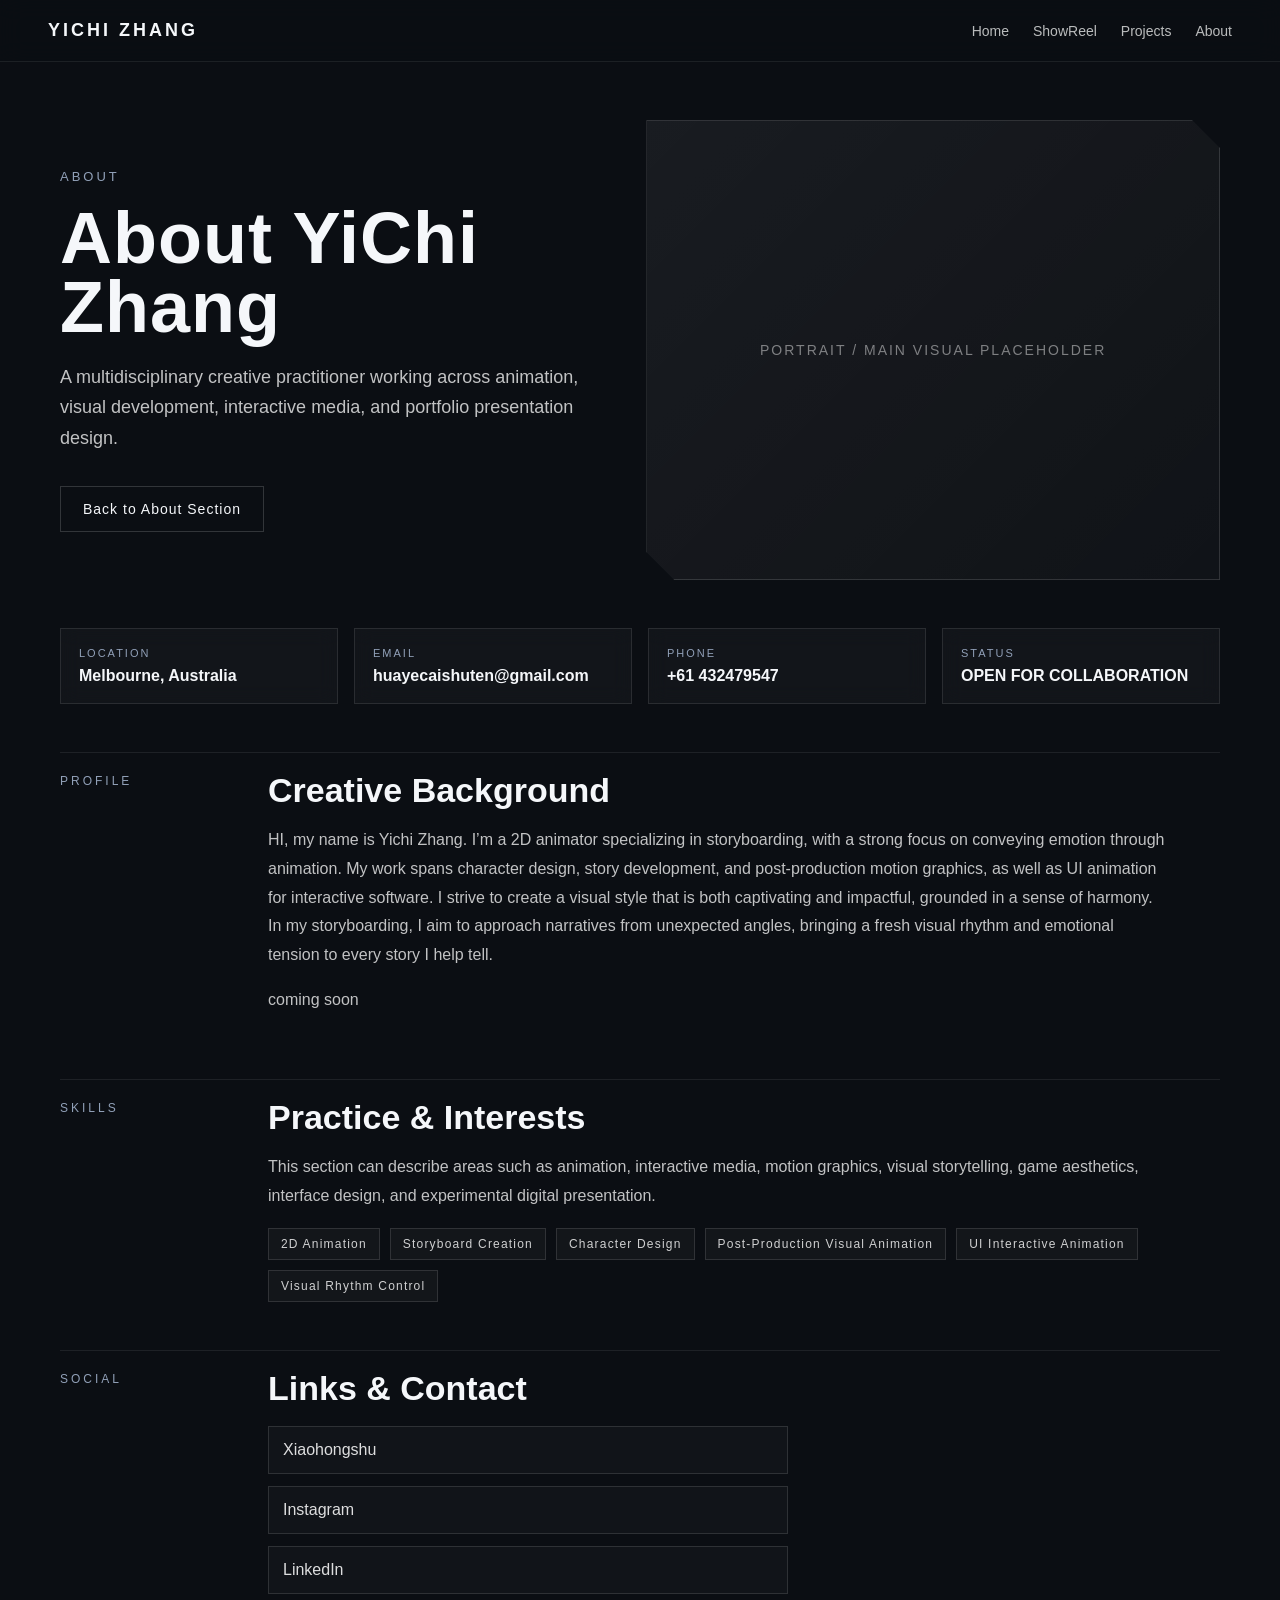
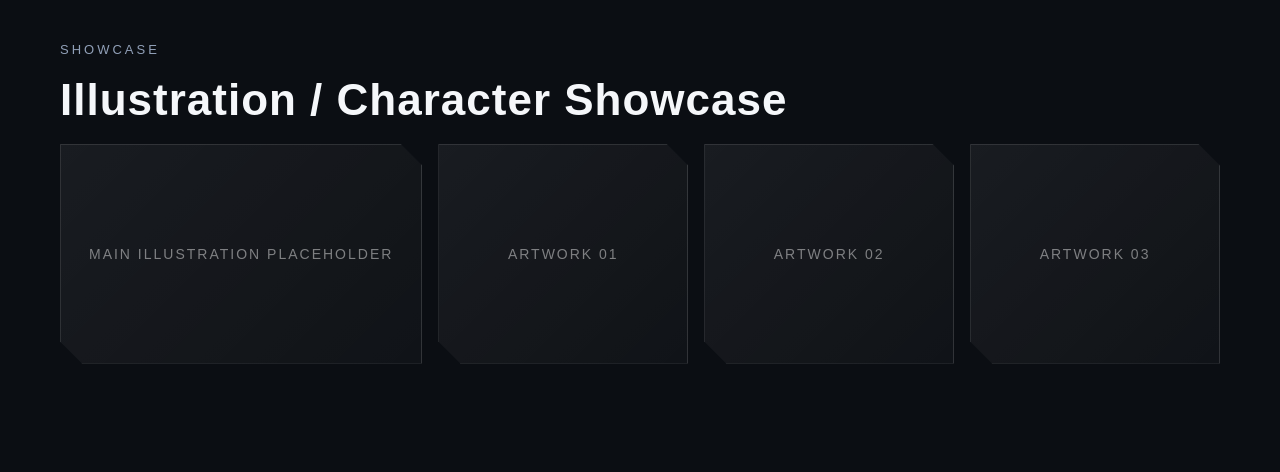
==== about.html @ ead08adc "Initial commit" ====
﻿<!DOCTYPE html>
<html lang="en">
<head>
    <meta charset="UTF-8">
    <meta name="viewport" content="width=device-width, initial-scale=1.0">
    <title>YiChi Zhang - About</title>
    <link rel="stylesheet" href="css/style.css">
</head>
<body class="detail-page-body">
    <header class="site-header">
        <div class="logo">YICHI ZHANG</div>
        <nav class="nav">
            <a href="index.html?panel=home">Home</a>
            <a href="index.html?panel=showreel">ShowReel</a>
            <a href="index.html?panel=projects">Projects</a>
            <a href="index.html?panel=about">About</a>
        </nav>
    </header>

    <main class="project-detail-page">
        <!-- Hero -->
        <section class="project-hero-section">
            <div class="project-hero-grid">
                <div class="project-hero-left">
                    <p class="section-tag">ABOUT</p>
                    <h1 class="project-detail-title">About YiChi Zhang</h1>
                    <p class="project-detail-subtitle">
                        A multidisciplinary creative practitioner working across animation,
                        visual development, interactive media, and portfolio presentation design.
                    </p>

                    <div class="hero-actions">
                        <a class="ghost-btn" href="index.html?panel=about">Back to About Section</a>
                    </div>
                </div>

                <div class="project-hero-right">
                    <div class="placeholder-card project-hero-image">
                        <span>PORTRAIT / MAIN VISUAL PLACEHOLDER</span>
                    </div>
                </div>
            </div>
        </section>

        <!-- Info -->
        <section class="project-info-section">
            <div class="project-info-grid">
                <div class="project-info-box">
                    <span class="meta-label">LOCATION</span>
                    <strong>Melbourne, Australia</strong>
                </div>

                <div class="project-info-box">
                    <span class="meta-label">EMAIL</span>
                    <strong>huayecaishuten@gmail.com</strong>
                </div>

                <div class="project-info-box">
                    <span class="meta-label">PHONE</span>
                    <strong>+61 432479547</strong>
                </div>

                <div class="project-info-box">
                    <span class="meta-label">STATUS</span>
                    <strong>OPEN FOR COLLABORATION</strong>
                </div>
            </div>
        </section>

        <!-- Profile -->
        <section class="project-text-section">
            <div class="project-text-grid">
                <div class="project-text-label">
                    <span>PROFILE</span>
                </div>

                <div class="project-text-content">
                    <h2>Creative Background</h2>
                    <p>
                        HI, my name is Yichi Zhang. I’m a 2D animator specializing in storyboarding, with a strong focus on conveying emotion through animation. My work spans character design, story development, and post-production motion graphics, as well as UI animation for interactive software. I strive to create a visual style that is both captivating and impactful, grounded in a sense of harmony. In my storyboarding, I aim to approach narratives from unexpected angles, bringing a fresh visual rhythm and emotional tension to every story I help tell.
                    </p>
                    <p>
                        coming soon
                    </p>
                </div>
            </div>
        </section>

        <!-- Skills -->
        <section class="project-text-section">
            <div class="project-text-grid">
                <div class="project-text-label">
                    <span>SKILLS</span>
                </div>

                <div class="project-text-content">
                    <h2>Practice & Interests</h2>
                    <p>
                        This section can describe areas such as animation, interactive media,
                        motion graphics, visual storytelling, game aesthetics, interface design,
                        and experimental digital presentation.
                    </p>

                    <div class="about-tags" style="margin-top: 18px;">
                        <span>2D Animation </span>
                        <span>Storyboard Creation</span>
                        <span>Character Design</span>
                        <span>Post-Production Visual Animation</span>
                        <span>UI Interactive Animation</span>
                        <span>Visual Rhythm Control</span>
                    </div>
                </div>
            </div>
        </section>

        <!-- Social -->
        <section class="project-text-section">
            <div class="project-text-grid">
                <div class="project-text-label">
                    <span>SOCIAL</span>
                </div>

                <div class="project-text-content">
                    <h2>Links & Contact</h2>

                    <div class="social-link-list" style="max-width: 520px; margin-top: 18px;">
                        <a class="social-link-btn" href="https://xhslink.com/m/AsDcBSSIJnI" target="_blank" rel="noopener noreferrer">Xiaohongshu</a>
                        <a class="social-link-btn" href="#" target="_blank" rel="noopener noreferrer">Instagram</a>
                        <a class="social-link-btn" href="#" target="_blank" rel="noopener noreferrer">LinkedIn</a>
                    </div>
                </div>
            </div>
        </section>

        <!-- Illustration Strip -->
        <section class="project-gallery-section">
            <div class="project-gallery-header">
                <p class="section-tag">SHOWCASE</p>
                <h2 class="section-title">Illustration / Character Showcase</h2>
            </div>

            <div class="about-showcase-strip">
                <div class="about-showcase-card large-showcase-card placeholder-card">
                    <span>MAIN ILLUSTRATION PLACEHOLDER</span>
                </div>

                <div class="about-showcase-card placeholder-card">
                    <span>ARTWORK 01</span>
                </div>

                <div class="about-showcase-card placeholder-card">
                    <span>ARTWORK 02</span>
                </div>

                <div class="about-showcase-card placeholder-card">
                    <span>ARTWORK 03</span>
                </div>
            </div>
        </section>
    </main>

    <script src="js/main.js"></script>
</body>
</html>
---- css/style.css ----
﻿* {
    margin: 0;
    padding: 0;
    box-sizing: border-box;
}

html,
html,
body {
    width: 100%;
    margin: 0;
    padding: 0;
}

    /* 首页：锁住普通滚动，用横向切屏 */
    body.home-page-body {
        height: 100vh;
        overflow: hidden;
    }

    /* 项目详情页：允许正常上下滚动 */
    body.detail-page-body {
        min-height: 100vh;
        height: auto;
        overflow-x: hidden;
        overflow-y: auto;
    }

body {
    font-family: Arial, Helvetica, sans-serif;
    background: #0b0e13;
    color: #f5f7fa;
}

a {
    color: inherit;
    text-decoration: none;
}

/* 顶部导航 */
.site-header {
    position: fixed;
    top: 0;
    left: 0;
    width: 100%;
    padding: 20px 48px;
    display: flex;
    justify-content: space-between;
    align-items: center;
    z-index: 1000;
    background: rgba(11, 14, 19, 0.72);
    backdrop-filter: blur(12px);
    border-bottom: 1px solid rgba(255, 255, 255, 0.08);
}

.logo {
    font-size: 18px;
    font-weight: 800;
    letter-spacing: 3px;
}

.nav {
    display: flex;
    gap: 24px;
}

    .nav a {
        font-size: 14px;
        color: rgba(255,255,255,0.72);
        transition: 0.25s ease;
        position: relative;
    }

        .nav a:hover,
        .nav a.active {
            color: #ffffff;
        }

/* 横向滚动大容器 */
.horizontal-scroll-wrapper {
    width: 100vw;
    height: 100vh;
    overflow: hidden;
    position: relative;
}

.horizontal-track {
    display: flex;
    width: 400vw; /* 4个整屏 section */
    height: 100vh;
    transition: transform 0.9s ease;
}

/* 每一屏 */
.panel {
    width: 100vw;
    height: 100vh;
    flex: 0 0 100vw;
    padding: 96px 48px 36px;
    display: flex;
    align-items: center;
    position: relative;
    border-right: 1px solid rgba(255,255,255,0.06);
}

.panel-inner {
    width: 100%;
    max-width: 1400px;
    margin: 0 auto;
}

/* 通用文字 */
.section-tag {
    font-size: 13px;
    letter-spacing: 3px;
    color: #91a0b8;
    margin-bottom: 20px;
}

.section-title {
    font-size: 44px;
    line-height: 1.05;
    margin-bottom: 14px;
    font-weight: 800;
    letter-spacing: 1px;
}

.section-desc {
    max-width: 560px;
    font-size: 17px;
    line-height: 1.7;
    color: rgba(255,255,255,0.75);
}

/* 首页 */
.hero-layout {
    display: grid;
    grid-template-columns: 1.05fr 1fr;
    gap: 50px;
    align-items: center;
}

.main-title {
    font-size: 110px;
    line-height: 0.92;
    font-weight: 900;
    letter-spacing: 2px;
    margin-bottom: 24px;
}

.hero-actions {
    display: flex;
    gap: 16px;
    margin-top: 32px;
    flex-wrap: wrap;
}

.hero-visual {
    position: relative;
    min-height: 520px;
}

/* 按钮 */
.main-btn,
.ghost-btn {
    display: inline-flex;
    align-items: center;
    justify-content: center;
    min-width: 180px;
    padding: 14px 22px;
    font-size: 14px;
    letter-spacing: 1px;
    transition: 0.3s ease;
    border: 1px solid rgba(255,255,255,0.16);
    cursor: pointer;
}

.main-btn {
    background: #f2f4f8;
    color: #0b0e13;
}

    .main-btn:hover {
        transform: translateY(-2px);
    }

.ghost-btn {
    background: transparent;
    color: #f5f7fa;
}

    .ghost-btn:hover {
        background: rgba(255,255,255,0.08);
    }

/* 占位符卡片 */
.placeholder-card {
    width: 100%;
    background: linear-gradient(135deg, rgba(255,255,255,0.06), rgba(255,255,255,0.02));
    border: 1px solid rgba(255,255,255,0.12);
    display: flex;
    align-items: center;
    justify-content: center;
    color: rgba(255,255,255,0.45);
    letter-spacing: 2px;
    position: relative;
    overflow: hidden;
}

    .placeholder-card::before {
        content: "";
        position: absolute;
        inset: 0;
        background: linear-gradient( 120deg, transparent 0%, rgba(255,255,255,0.05) 45%, transparent 100% );
        transform: translateX(-100%);
        animation: shimmer 4s infinite;
    }

    .placeholder-card span {
        position: relative;
        z-index: 2;
        font-size: 14px;
        text-align: center;
        padding: 0 12px;
    }

.large-placeholder {
    height: 520px;
}

.video-placeholder {
    height: 360px;
}

.project-placeholder {
    height: 180px;
}

.portrait-placeholder {
    height: 420px;
}

@keyframes shimmer {
    0% {
        transform: translateX(-100%);
    }

    100% {
        transform: translateX(100%);
    }
}

/* 首页浮动信息框 */
.floating-info {
    position: absolute;
    background: rgba(255,255,255,0.04);
    border: 1px solid rgba(255,255,255,0.12);
    padding: 16px 18px;
    backdrop-filter: blur(8px);
    max-width: 240px;
}

.info-label {
    display: block;
    font-size: 11px;
    color: #95a3bb;
    letter-spacing: 2px;
    margin-bottom: 8px;
}

.info-box-1 {
    top: 30px;
    left: -30px;
}

.info-box-2 {
    right: -20px;
    bottom: 30px;
}

/* 两栏 */
.two-column-layout {
    display: grid;
    grid-template-columns: 1fr 1fr;
    gap: 48px;
    align-items: center;
}

.content-block {
    display: flex;
    flex-direction: column;
    gap: 20px;
}

/* Projects */
.projects-preview-layout {
    display: flex;
    flex-direction: column;
    gap: 32px;
}

.project-preview-grid {
    display: grid;
    grid-template-columns: repeat(3, 1fr);
    gap: 24px;
}

.project-preview-card {
    display: block;
    border: 1px solid rgba(255,255,255,0.1);
    background: rgba(255,255,255,0.02);
    transition: 0.3s ease;
    overflow: hidden;
}

    .project-preview-card:hover {
        transform: translateY(-6px);
        border-color: rgba(255,255,255,0.24);
    }

.project-preview-info {
    padding: 20px;
}

.project-index {
    font-size: 12px;
    letter-spacing: 2px;
    color: #9eb0cb;
    margin-bottom: 10px;
}

.project-preview-info h3 {
    font-size: 24px;
    margin-bottom: 10px;
}

.project-preview-info p {
    color: rgba(255,255,255,0.72);
    line-height: 1.6;
}

.section-bottom-action {
    margin-top: 8px;
}

/* 小屏适配 */
@media (max-width: 1100px) {
    .hero-layout,
    .two-column-layout,
    .project-preview-grid {
        grid-template-columns: 1fr;
    }

    .main-title {
        font-size: 72px;
    }

    .hero-visual {
        min-height: auto;
    }

    .info-box-1,
    .info-box-2 {
        position: static;
        margin-top: 16px;
    }
}

@media (max-width: 768px) {
    .site-header {
        padding: 16px 20px;
        flex-direction: column;
        gap: 12px;
    }

    .panel {
        padding: 130px 24px 40px;
        overflow-y: auto;
    }

    .nav {
        gap: 14px;
        flex-wrap: wrap;
        justify-content: center;
    }

    .main-title {
        font-size: 52px;
    }

    .section-title {
        font-size: 38px;
    }

    .section-desc {
        font-size: 15px;
    }
}
/* =========================
   Projects Rotator Section
   ========================= */

.projects-rotator-layout {
    display: flex;
    flex-direction: column;
    gap: 28px;
    justify-content: center;
}

.projects-rotator-area {
    width: 100%;
    height: 520px;
    position: relative;
    overflow: visible;
}

.projects-rotator {
    width: 100%;
    height: 100%;
    position: relative;
    perspective: 1800px;
}

/* 单张项目卡 */
.rotator-card {
    position: absolute;
    top: 50%;
    left: 50%;
    width: 380px;
    max-width: 90vw;
    transform-style: preserve-3d;
    transition: transform 0.85s ease, opacity 0.85s ease, filter 0.85s ease, z-index 0.85s ease;
    color: #f5f7fa;
}

.rotator-card-inner {
    width: 100%;
    background: rgba(255,255,255,0.03);
    border: 1px solid rgba(255,255,255,0.12);
    backdrop-filter: blur(10px);
    overflow: hidden;
    box-shadow: 0 20px 60px rgba(0,0,0,0.35);
}

.rotator-image {
    height: 210px;
}

.rotator-info {
    padding: 22px;
}

    .rotator-info h3 {
        font-size: 28px;
        margin-bottom: 12px;
    }

    .rotator-info p {
        color: rgba(255,255,255,0.76);
        line-height: 1.65;
    }

/* 三个位置 */
.card-pos-0 {
    transform: translate(-130%, -50%) scale(0.82) rotateY(28deg);
    z-index: 1;
    opacity: 0.55;
    filter: brightness(0.7);
}

.card-pos-1 {
    transform: translate(-50%, -50%) scale(1) rotateY(0deg);
    z-index: 3;
    opacity: 1;
    filter: brightness(1);
}

.card-pos-2 {
    transform: translate(30%, -50%) scale(0.88) rotateY(-18deg);
    z-index: 2;
    opacity: 0.78;
    filter: brightness(0.82);
}

/* 正在翻转的动画感 */
.rotator-card.is-flipping {
    pointer-events: none;
}

    .rotator-card.is-flipping .rotator-card-inner {
        animation: rotatorFlip 0.85s ease;
    }

@keyframes rotatorFlip {
    0% {
        transform: rotateY(0deg) rotateZ(0deg);
    }

    40% {
        transform: rotateY(-90deg) rotateZ(-1deg);
    }

    100% {
        transform: rotateY(-180deg) rotateZ(0deg);
    }
}

/* 控制按钮 */
.rotator-controls {
    display: flex;
    gap: 16px;
    align-items: center;
}

.rotator-btn {
    min-width: 150px;
}

/* 让主卡 hover 更像可点击 */
.card-pos-1:hover .rotator-card-inner {
    border-color: rgba(255,255,255,0.28);
    transform: translateY(-4px);
    transition: 0.3s ease;
}

/* 小屏适配 */
@media (max-width: 1100px) {
    .projects-rotator-area {
        height: 500px;
    }

    .rotator-card {
        width: 360px;
    }

    .card-pos-0 {
        transform: translate(-110%, -50%) scale(0.78) rotateY(20deg);
    }

    .card-pos-2 {
        transform: translate(10%, -50%) scale(0.84) rotateY(-14deg);
    }
}

@media (max-width: 768px) {
    .projects-rotator-area {
        height: 460px;
    }

    .rotator-card {
        width: 82vw;
    }

    .card-pos-0,
    .card-pos-2 {
        opacity: 0.2;
        transform: translate(-50%, -50%) scale(0.88);
    }

    .card-pos-1 {
        transform: translate(-50%, -50%) scale(1);
    }

    .rotator-controls {
        flex-wrap: wrap;
    }
}

.rotator-tip {
    margin-top: 4px;
}

    .rotator-tip p {
        font-size: 13px;
        letter-spacing: 1px;
        color: rgba(255,255,255,0.55);
    }

/* =========================
   Advanced Home Hero
   ========================= */

.hero-panel {
    position: relative;
    overflow: hidden;
}

.hero-bg-grid {
    position: absolute;
    inset: 0;
    background-image: linear-gradient(rgba(255,255,255,0.025) 1px, transparent 1px), linear-gradient(90deg, rgba(255,255,255,0.025) 1px, transparent 1px);
    background-size: 48px 48px;
    opacity: 0.35;
    pointer-events: none;
}

.hero-bg-lines {
    position: absolute;
    inset: 0;
    pointer-events: none;
}

    .hero-bg-lines::before,
    .hero-bg-lines::after {
        content: "";
        position: absolute;
        background: rgba(255,255,255,0.06);
    }

    .hero-bg-lines::before {
        width: 1px;
        height: 100%;
        left: 120px;
        top: 0;
    }

    .hero-bg-lines::after {
        width: 100%;
        height: 1px;
        left: 0;
        top: 130px;
    }

.advanced-hero-layout {
    display: grid;
    grid-template-columns: 90px 1fr 1.05fr;
    gap: 36px;
    align-items: center;
    position: relative;
    z-index: 2;
}

.hero-left-index {
    display: flex;
    align-items: center;
    justify-content: center;
    height: 100%;
}

    .hero-left-index span {
        writing-mode: vertical-rl;
        transform: rotate(180deg);
        font-size: 64px;
        font-weight: 900;
        letter-spacing: 4px;
        color: rgba(255,255,255,0.16);
        line-height: 1;
    }

.advanced-hero-text {
    position: relative;
    padding-right: 10px;
}

.hero-title-wrap {
    position: relative;
    margin-bottom: 26px;
}

.advanced-main-title {
    font-size: 122px;
    line-height: 0.9;
    font-weight: 900;
    letter-spacing: 2px;
    margin-bottom: 0;
    position: relative;
    z-index: 2;
}

.title-side-mark {
    position: absolute;
    right: -18px;
    top: 14px;
    writing-mode: vertical-rl;
    text-orientation: mixed;
}

    .title-side-mark span {
        font-size: 12px;
        letter-spacing: 3px;
        color: rgba(255,255,255,0.42);
    }

.hero-long-desc {
    max-width: 560px;
    margin-bottom: 10px;
}

.hero-meta-row {
    display: flex;
    gap: 18px;
    flex-wrap: wrap;
    margin-top: 28px;
}

.hero-meta-box {
    min-width: 220px;
    padding: 14px 16px;
    background: rgba(255,255,255,0.03);
    border: 1px solid rgba(255,255,255,0.1);
    backdrop-filter: blur(10px);
}

.meta-label {
    display: block;
    font-size: 11px;
    letter-spacing: 2px;
    color: #91a0b8;
    margin-bottom: 8px;
}

.advanced-hero-visual {
    position: relative;
    min-height: 560px;
}

.main-visual-frame {
    position: relative;
    width: 100%;
    max-width: 620px;
    margin-left: auto;
}

.clipped-placeholder {
    clip-path: polygon( 0 0, calc(100% - 42px) 0, 100% 42px, 100% 100%, 42px 100%, 0 calc(100% - 42px) );
}

.frame-corner {
    position: absolute;
    width: 34px;
    height: 34px;
    border-color: rgba(255,255,255,0.28);
    z-index: 3;
}

.frame-corner-top-left {
    top: -10px;
    left: -10px;
    border-top: 2px solid;
    border-left: 2px solid;
}

.frame-corner-top-right {
    top: -10px;
    right: -10px;
    border-top: 2px solid;
    border-right: 2px solid;
}

.frame-corner-bottom-left {
    bottom: -10px;
    left: -10px;
    border-bottom: 2px solid;
    border-left: 2px solid;
}

.frame-corner-bottom-right {
    bottom: -10px;
    right: -10px;
    border-bottom: 2px solid;
    border-right: 2px solid;
}

.info-box-3 {
    left: 40px;
    bottom: 20px;
}

.hero-panel .floating-info {
    box-shadow: 0 18px 40px rgba(0,0,0,0.24);
}

/* 响应式 */
@media (max-width: 1280px) {
    .advanced-main-title {
        font-size: 98px;
    }

    .advanced-hero-layout {
        grid-template-columns: 60px 1fr 1fr;
    }
}

@media (max-width: 1100px) {
    .advanced-hero-layout {
        grid-template-columns: 1fr;
        gap: 28px;
    }

    .hero-left-index {
        display: none;
    }

    .advanced-main-title {
        font-size: 78px;
    }

    .main-visual-frame {
        margin-left: 0;
        max-width: 100%;
    }

    .advanced-hero-visual {
        min-height: auto;
    }

    .title-side-mark {
        position: static;
        margin-top: 12px;
    }

        .title-side-mark span {
            writing-mode: initial;
        }

    .info-box-3 {
        position: static;
        margin-top: 16px;
    }
}

@media (max-width: 768px) {
    .advanced-main-title {
        font-size: 54px;
    }

    .hero-bg-lines::before {
        left: 24px;
    }

    .hero-bg-lines::after {
        top: 108px;
    }

    .hero-meta-box {
        min-width: 100%;
    }
}

/* =========================
   Advanced Projects Section
   ========================= */

.advanced-projects-panel {
    position: relative;
    overflow: hidden;
}

.projects-bg-grid {
    position: absolute;
    inset: 0;
    background-image: linear-gradient(rgba(255,255,255,0.02) 1px, transparent 1px), linear-gradient(90deg, rgba(255,255,255,0.02) 1px, transparent 1px);
    background-size: 44px 44px;
    opacity: 0.32;
    pointer-events: none;
}

.projects-bg-lines {
    position: absolute;
    inset: 0;
    pointer-events: none;
}

    .projects-bg-lines::before,
    .projects-bg-lines::after {
        content: "";
        position: absolute;
        background: rgba(255,255,255,0.06);
    }

    .projects-bg-lines::before {
        width: 1px;
        height: 100%;
        left: 120px;
        top: 0;
    }

    .projects-bg-lines::after {
        width: 100%;
        height: 1px;
        left: 0;
        top: 132px;
    }

.advanced-projects-layout {
    display: grid;
    grid-template-columns: 90px 1fr;
    gap: 36px;
    align-items: start;
    position: relative;
    z-index: 2;
}

.projects-left-index {
    display: flex;
    align-items: center;
    justify-content: center;
    height: 100%;
}

    .projects-left-index span {
        writing-mode: vertical-rl;
        transform: rotate(180deg);
        font-size: 64px;
        font-weight: 900;
        letter-spacing: 4px;
        color: rgba(255,255,255,0.16);
        line-height: 1;
    }

.projects-main-content {
    display: flex;
    flex-direction: column;
    gap: 16px;
}

.projects-topbar {
    display: flex;
    justify-content: space-between;
    align-items: flex-start;
    gap: 24px;
    flex-wrap: wrap;
}

.projects-status-box {
    min-width: 240px;
    padding: 14px 16px;
    background: rgba(255,255,255,0.03);
    border: 1px solid rgba(255,255,255,0.12);
    backdrop-filter: blur(10px);
}

.advanced-rotator-area {
    height: 460px;
}

.advanced-rotator-card {
    position: relative;
    background: rgba(255,255,255,0.035);
    border: 1px solid rgba(255,255,255,0.12);
    backdrop-filter: blur(10px);
    overflow: hidden;
    clip-path: polygon( 0 0, calc(100% - 28px) 0, 100% 28px, 100% 100%, 28px 100%, 0 calc(100% - 28px) );
}

.rotator-card-hud {
    display: flex;
    justify-content: space-between;
    align-items: center;
    padding: 12px 16px;
    border-bottom: 1px solid rgba(255,255,255,0.08);
    background: rgba(255,255,255,0.025);
}

.hud-label,
.hud-status {
    font-size: 11px;
    letter-spacing: 2px;
    color: #9caec8;
}

.clipped-rotator-image {
    clip-path: polygon( 0 0, calc(100% - 24px) 0, 100% 24px, 100% 100%, 0 100% );
}

.rotator-footer-meta {
    display: flex;
    gap: 10px;
    flex-wrap: wrap;
    margin-top: 18px;
}

    .rotator-footer-meta span {
        font-size: 11px;
        letter-spacing: 1.5px;
        padding: 6px 10px;
        border: 1px solid rgba(255,255,255,0.14);
        color: rgba(255,255,255,0.7);
        background: rgba(255,255,255,0.03);
    }

.advanced-rotator-bottom {
    display: flex;
    justify-content: space-between;
    align-items: center;
    gap: 24px;
    flex-wrap: wrap;
}

.rotator-indicator {
    display: flex;
    align-items: center;
    gap: 10px;
}

.indicator-item {
    font-size: 14px;
    letter-spacing: 2px;
    color: rgba(255,255,255,0.38);
    transition: 0.3s ease;
}

    .indicator-item.active {
        color: #ffffff;
        font-weight: 700;
    }

.indicator-divider {
    width: 24px;
    height: 1px;
    background: rgba(255,255,255,0.18);
}

/* 主卡更突出 */
.card-pos-1 .advanced-rotator-card {
    border-color: rgba(255,255,255,0.22);
    box-shadow: 0 24px 70px rgba(0,0,0,0.4);
}

/* 侧卡弱化 */
.card-pos-0 .advanced-rotator-card,
.card-pos-2 .advanced-rotator-card {
    border-color: rgba(255,255,255,0.08);
}

/* 响应式 */
@media (max-width: 1100px) {
    .advanced-projects-layout {
        grid-template-columns: 1fr;
    }

    .projects-left-index {
        display: none;
    }

    .advanced-rotator-area {
        height: 520px;
    }
}

@media (max-width: 768px) {
    .projects-bg-lines::before {
        left: 24px;
    }

    .projects-bg-lines::after {
        top: 110px;
    }

    .advanced-rotator-bottom {
        align-items: flex-start;
    }
}

/* =========================
   Project Detail Page
   ========================= */

.project-detail-page {
    min-height: 100vh;
    padding: 120px 60px 60px;
    background: #0b0e13;
    color: #f5f7fa;
}

.project-hero-section,
.project-info-section,
.project-text-section,
.project-gallery-section {
    width: 100%;
    max-width: 1400px;
    margin: 0 auto 48px;
}

.project-hero-grid {
    display: grid;
    grid-template-columns: 1fr 1.05fr;
    gap: 40px;
    align-items: center;
}

.project-detail-title {
    font-size: 72px;
    line-height: 0.96;
    font-weight: 900;
    letter-spacing: 1px;
    margin-bottom: 20px;
}

.project-detail-subtitle {
    max-width: 620px;
    font-size: 18px;
    line-height: 1.7;
    color: rgba(255,255,255,0.75);
    margin-bottom: 28px;
}

.project-hero-image {
    height: 460px;
    clip-path: polygon( 0 0, calc(100% - 28px) 0, 100% 28px, 100% 100%, 28px 100%, 0 calc(100% - 28px) );
}

/* Info Bar */
.project-info-grid {
    display: grid;
    grid-template-columns: repeat(4, 1fr);
    gap: 16px;
}

.project-info-box {
    padding: 18px 18px;
    background: rgba(255,255,255,0.03);
    border: 1px solid rgba(255,255,255,0.1);
    backdrop-filter: blur(10px);
}

/* Text Sections */
.project-text-grid {
    display: grid;
    grid-template-columns: 180px 1fr;
    gap: 28px;
    align-items: start;
    padding-top: 18px;
    border-top: 1px solid rgba(255,255,255,0.08);
}

.project-text-label span {
    font-size: 12px;
    letter-spacing: 3px;
    color: #91a0b8;
}

.project-text-content h2 {
    font-size: 34px;
    margin-bottom: 16px;
}

.project-text-content p {
    max-width: 900px;
    color: rgba(255,255,255,0.75);
    line-height: 1.8;
    font-size: 16px;
    margin-bottom: 16px;
}

/* Gallery */
.project-gallery-header {
    margin-bottom: 20px;
}

.project-gallery-grid {
    display: grid;
    grid-template-columns: 1.2fr 1fr 1fr;
    gap: 18px;
}

.gallery-card {
    min-height: 260px;
}

.large-gallery-card {
    min-height: 260px;
}

/* Responsive */
@media (max-width: 1100px) {
    .project-hero-grid,
    .project-info-grid,
    .project-gallery-grid,
    .project-text-grid {
        grid-template-columns: 1fr;
    }

    .project-detail-title {
        font-size: 54px;
    }

    .project-hero-image {
        height: 360px;
    }
}

@media (max-width: 768px) {
    .project-detail-page {
        padding: 120px 24px 40px;
    }

    .project-detail-title {
        font-size: 40px;
    }

    .project-detail-subtitle {
        font-size: 16px;
    }

    .project-text-content h2 {
        font-size: 28px;
    }

    .gallery-card,
    .large-gallery-card {
        min-height: 220px;
    }
}

/* =========================
   Fix scroll for detail pages
   ========================= */

body.detail-page-body {
    width: 100%;
    min-height: 100vh;
    height: auto;
    overflow-x: hidden;
    overflow-y: auto;
}

    body.detail-page-body .project-detail-page {
        min-height: auto;
    }

    /* =========================
   Fix scroll for detail pages
   ========================= */

    body.detail-page-body .project-detail-page {
        min-height: auto;
        padding-top: 120px;
        padding-bottom: 60px;
    }

    body.detail-page-body .site-header {
        position: fixed;
    }

body.detail-page-body {
    position: relative;
}

/* =========================
   Advanced ShowReel Section
   ========================= */

.advanced-showreel-panel {
    position: relative;
    overflow: hidden;
}

.showreel-bg-grid {
    position: absolute;
    inset: 0;
    background-image: linear-gradient(rgba(255,255,255,0.02) 1px, transparent 1px), linear-gradient(90deg, rgba(255,255,255,0.02) 1px, transparent 1px);
    background-size: 44px 44px;
    opacity: 0.32;
    pointer-events: none;
}

.showreel-bg-lines {
    position: absolute;
    inset: 0;
    pointer-events: none;
}

    .showreel-bg-lines::before,
    .showreel-bg-lines::after {
        content: "";
        position: absolute;
        background: rgba(255,255,255,0.06);
    }

    .showreel-bg-lines::before {
        width: 1px;
        height: 100%;
        left: 120px;
        top: 0;
    }

    .showreel-bg-lines::after {
        width: 100%;
        height: 1px;
        left: 0;
        top: 132px;
    }

.advanced-showreel-layout {
    display: grid;
    grid-template-columns: 90px 1fr;
    gap: 36px;
    align-items: start;
    position: relative;
    z-index: 2;
}

.showreel-left-index {
    display: flex;
    align-items: center;
    justify-content: center;
    height: 100%;
}

    .showreel-left-index span {
        writing-mode: vertical-rl;
        transform: rotate(180deg);
        font-size: 64px;
        font-weight: 900;
        letter-spacing: 4px;
        color: rgba(255,255,255,0.16);
        line-height: 1;
    }

.showreel-main-content {
    display: flex;
    flex-direction: column;
    gap: 20px;
}

.showreel-topbar {
    display: flex;
    justify-content: space-between;
    align-items: flex-start;
    gap: 24px;
    flex-wrap: wrap;
}

.showreel-status-box {
    min-width: 240px;
    padding: 14px 16px;
    background: rgba(255,255,255,0.03);
    border: 1px solid rgba(255,255,255,0.12);
    backdrop-filter: blur(10px);
}

.showreel-content-grid {
    display: grid;
    grid-template-columns: 0.9fr 1.15fr;
    gap: 28px;
    align-items: center;
}

.showreel-text-block {
    display: flex;
    flex-direction: column;
    gap: 26px;
}

.showreel-meta-row {
    display: flex;
    flex-direction: column;
    gap: 14px;
}

.showreel-video-area {
    position: relative;
    min-height: 460px;
}

.showreel-video-frame {
    position: relative;
    width: 100%;
    max-width: 700px;
    margin-left: auto;
}

.showreel-video-placeholder {
    height: 420px;
}

.clipped-showreel-video {
    clip-path: polygon( 0 0, calc(100% - 34px) 0, 100% 34px, 100% 100%, 34px 100%, 0 calc(100% - 34px) );
}

.showreel-info-box-1 {
    top: 24px;
    left: -20px;
}

.showreel-info-box-2 {
    right: -10px;
    bottom: 24px;
}

/* 响应式 */
@media (max-width: 1100px) {
    .advanced-showreel-layout {
        grid-template-columns: 1fr;
    }

    .showreel-left-index {
        display: none;
    }

    .showreel-content-grid {
        grid-template-columns: 1fr;
    }

    .showreel-video-frame {
        margin-left: 0;
        max-width: 100%;
    }

    .showreel-video-area {
        min-height: auto;
    }

    .showreel-info-box-1,
    .showreel-info-box-2 {
        position: static;
        margin-top: 16px;
    }
}

@media (max-width: 768px) {
    .showreel-bg-lines::before {
        left: 24px;
    }

    .showreel-bg-lines::after {
        top: 110px;
    }

    .showreel-video-placeholder {
        height: 300px;
    }
}

#showreel.panel {
    padding-top: 88px;
    padding-bottom: 28px;
}

#showreel .section-title {
    font-size: 44px;
    margin-bottom: 12px;
}

#showreel .section-desc {
    font-size: 15px;
    line-height: 1.6;
    max-width: 760px;
}

#showreel .showreel-main-content {
    gap: 16px;
}

#showreel .showreel-video-placeholder {
    height: 360px;
}

/* =========================
   Advanced About Section
   ========================= */

.advanced-about-panel {
    position: relative;
    overflow: hidden;
}

.about-bg-grid {
    position: absolute;
    inset: 0;
    background-image: linear-gradient(rgba(255,255,255,0.02) 1px, transparent 1px), linear-gradient(90deg, rgba(255,255,255,0.02) 1px, transparent 1px);
    background-size: 44px 44px;
    opacity: 0.32;
    pointer-events: none;
}

.about-bg-lines {
    position: absolute;
    inset: 0;
    pointer-events: none;
}

    .about-bg-lines::before,
    .about-bg-lines::after {
        content: "";
        position: absolute;
        background: rgba(255,255,255,0.06);
    }

    .about-bg-lines::before {
        width: 1px;
        height: 100%;
        left: 120px;
        top: 0;
    }

    .about-bg-lines::after {
        width: 100%;
        height: 1px;
        left: 0;
        top: 132px;
    }

.advanced-about-layout {
    display: grid;
    grid-template-columns: 90px 1fr;
    gap: 36px;
    align-items: start;
    position: relative;
    z-index: 2;
}

.about-left-index {
    display: flex;
    align-items: center;
    justify-content: center;
    height: 100%;
}

    .about-left-index span {
        writing-mode: vertical-rl;
        transform: rotate(180deg);
        font-size: 64px;
        font-weight: 900;
        letter-spacing: 4px;
        color: rgba(255,255,255,0.16);
        line-height: 1;
    }

.about-main-content {
    display: flex;
    flex-direction: column;
    gap: 20px;
}

.about-topbar {
    display: flex;
    justify-content: space-between;
    align-items: flex-start;
    gap: 24px;
    flex-wrap: wrap;
}

.about-status-box {
    min-width: 240px;
    padding: 14px 16px;
    background: rgba(255,255,255,0.03);
    border: 1px solid rgba(255,255,255,0.12);
    backdrop-filter: blur(10px);
}

.about-content-grid {
    display: grid;
    grid-template-columns: 1.05fr 0.95fr;
    gap: 24px;
    align-items: start;
}

.about-text-block,
.about-side-panel {
    display: flex;
    flex-direction: column;
    gap: 18px;
}

.about-intro-card,
.about-tags-block,
.about-social-box,
.about-contact-box {
    padding: 18px;
    background: rgba(255,255,255,0.03);
    border: 1px solid rgba(255,255,255,0.1);
    backdrop-filter: blur(10px);
}

    .about-intro-card p {
        margin-top: 10px;
        color: rgba(255,255,255,0.76);
        line-height: 1.8;
        font-size: 16px;
    }

.about-tags {
    display: flex;
    gap: 10px;
    flex-wrap: wrap;
    margin-top: 12px;
}

    .about-tags span {
        font-size: 12px;
        letter-spacing: 1.2px;
        padding: 8px 12px;
        background: rgba(255,255,255,0.03);
        border: 1px solid rgba(255,255,255,0.12);
        color: rgba(255,255,255,0.8);
    }

.social-link-list {
    display: flex;
    flex-direction: column;
    gap: 12px;
    margin-top: 12px;
}

.social-link-btn {
    display: flex;
    align-items: center;
    justify-content: space-between;
    min-height: 48px;
    padding: 12px 14px;
    border: 1px solid rgba(255,255,255,0.12);
    background: rgba(255,255,255,0.025);
    color: rgba(255,255,255,0.86);
    transition: 0.3s ease;
}

    .social-link-btn:hover {
        transform: translateX(4px);
        border-color: rgba(255,255,255,0.24);
        background: rgba(255,255,255,0.05);
    }

.contact-info-list {
    display: flex;
    flex-direction: column;
    gap: 14px;
    margin-top: 12px;
}

.contact-info-item {
    padding: 12px 14px;
    border: 1px solid rgba(255,255,255,0.1);
    background: rgba(255,255,255,0.02);
}

.contact-label {
    display: block;
    font-size: 11px;
    letter-spacing: 2px;
    color: #91a0b8;
    margin-bottom: 8px;
}

/* Illustration strip */
.about-showcase-section {
    display: flex;
    flex-direction: column;
    gap: 14px;
}

.about-showcase-title {
    font-size: 26px;
    font-weight: 700;
}

.about-showcase-strip {
    display: grid;
    grid-template-columns: 1.45fr 1fr 1fr 1fr;
    gap: 16px;
    align-items: stretch;
}

.about-showcase-card {
    min-height: 220px;
    clip-path: polygon( 0 0, calc(100% - 22px) 0, 100% 22px, 100% 100%, 22px 100%, 0 calc(100% - 22px) );
}

.large-showcase-card {
    min-height: 220px;
}

/* 让 About 这屏更稳地装下内容 */
#about.panel {
    padding-top: 88px;
    padding-bottom: 28px;
}

#about .section-title {
    font-size: 44px;
    margin-bottom: 12px;
}

#about .section-desc {
    font-size: 15px;
    line-height: 1.6;
    max-width: 760px;
}

#about .about-main-content {
    gap: 16px;
}

/* Responsive */
@media (max-width: 1100px) {
    .advanced-about-layout {
        grid-template-columns: 1fr;
    }

    .about-left-index {
        display: none;
    }

    .about-content-grid,
    .about-showcase-strip {
        grid-template-columns: 1fr;
    }
}

@media (max-width: 768px) {
    .about-bg-lines::before {
        left: 24px;
    }

    .about-bg-lines::after {
        top: 110px;
    }

    .about-showcase-card,
    .large-showcase-card {
        min-height: 180px;
    }
}

/* =========================
   Compact About Section
   ========================= */

.compact-about-panel .about-main-content {
    gap: 14px;
}

.compact-about-grid {
    grid-template-columns: 1fr 0.9fr;
    gap: 18px;
}

#about.panel {
    padding-top: 88px;
    padding-bottom: 24px;
}

#about .section-title {
    font-size: 42px;
    margin-bottom: 10px;
}

#about .section-desc {
    font-size: 15px;
    line-height: 1.55;
    max-width: 720px;
}

#about .about-intro-card,
#about .about-tags-block,
#about .about-social-box,
#about .about-contact-box {
    padding: 16px;
}

    #about .about-intro-card p {
        font-size: 15px;
        line-height: 1.7;
    }

#about .social-link-list {
    gap: 10px;
}

#about .social-link-btn {
    min-height: 42px;
    padding: 10px 12px;
}

#about .contact-info-list {
    gap: 10px;
}

#about .contact-info-item {
    padding: 10px 12px;
}

@media (max-width: 1100px) {
    .compact-about-grid {
        grid-template-columns: 1fr;
    }
}

/* =========================
   ShowReel Detail Page
   ========================= */

.reel-main-video-card {
    min-height: 420px;
    clip-path: polygon( 0 0, calc(100% - 28px) 0, 100% 28px, 100% 100%, 28px 100%, 0 calc(100% - 28px) );
}

.showreel-highlights-grid {
    display: grid;
    grid-template-columns: repeat(3, 1fr);
    gap: 18px;
}

.showreel-highlight-card {
    padding: 20px 18px;
    background: rgba(255,255,255,0.03);
    border: 1px solid rgba(255,255,255,0.1);
    backdrop-filter: blur(10px);
}

    .showreel-highlight-card h3 {
        font-size: 24px;
        margin: 10px 0 12px;
    }

    .showreel-highlight-card p {
        color: rgba(255,255,255,0.75);
        line-height: 1.75;
        font-size: 15px;
    }

@media (max-width: 1100px) {
    .showreel-highlights-grid {
        grid-template-columns: 1fr;
    }

    .reel-main-video-card {
        min-height: 320px;
    }
}

@media (max-width: 768px) {
    .reel-main-video-card {
        min-height: 240px;
    }
}

/* =========================
   Global Motion System
   ========================= */

body {
    animation: pageFadeIn 0.9s ease;
}

@keyframes pageFadeIn {
    from {
        opacity: 0;
        transform: translateY(8px);
    }

    to {
        opacity: 1;
        transform: translateY(0);
    }
}

/* 每一屏内容默认准备进场 */
.panel-inner {
    opacity: 0;
    transform: translateY(24px);
    transition: opacity 0.8s ease, transform 0.8s ease;
}

    /* 当前激活的 section */
    .panel-inner.panel-visible {
        opacity: 1;
        transform: translateY(0);
    }

/* 通用按钮动效 */
.main-btn,
.ghost-btn,
.social-link-btn,
.rotator-btn {
    transition: transform 0.28s ease, background 0.28s ease, color 0.28s ease, border-color 0.28s ease, box-shadow 0.28s ease;
}

    .main-btn:hover,
    .ghost-btn:hover,
    .social-link-btn:hover,
    .rotator-btn:hover {
        transform: translateY(-2px);
        box-shadow: 0 12px 26px rgba(0,0,0,0.22);
    }

/* 通用卡片动效 */
.project-info-box,
.hero-meta-box,
.about-intro-card,
.about-tags-block,
.about-social-box,
.about-contact-box,
.projects-status-box,
.showreel-status-box,
.about-status-box,
.showreel-highlight-card,
.project-preview-card,
.contact-info-item {
    transition: transform 0.3s ease, border-color 0.3s ease, background 0.3s ease, box-shadow 0.3s ease;
}

    .project-info-box:hover,
    .hero-meta-box:hover,
    .about-intro-card:hover,
    .about-tags-block:hover,
    .about-social-box:hover,
    .about-contact-box:hover,
    .projects-status-box:hover,
    .showreel-status-box:hover,
    .about-status-box:hover,
    .showreel-highlight-card:hover,
    .project-preview-card:hover,
    .contact-info-item:hover {
        transform: translateY(-4px);
        border-color: rgba(255,255,255,0.2);
        background: rgba(255,255,255,0.05);
        box-shadow: 0 16px 34px rgba(0,0,0,0.24);
    }

/* 浮动信息框轻微漂浮感 */
.floating-info {
    animation: floatSoft 5s ease-in-out infinite;
}

    .floating-info.info-box-2,
    .floating-info.showreel-info-box-2,
    .floating-info.info-box-3 {
        animation-delay: 0.8s;
    }

@keyframes floatSoft {
    0% {
        transform: translateY(0px);
    }

    50% {
        transform: translateY(-6px);
    }

    100% {
        transform: translateY(0px);
    }
}

/* 占位图 hover 统一反馈 */
.placeholder-card {
    transition: transform 0.35s ease, border-color 0.35s ease, box-shadow 0.35s ease;
}

    .placeholder-card:hover {
        transform: translateY(-4px) scale(1.01);
        border-color: rgba(255,255,255,0.18);
        box-shadow: 0 18px 40px rgba(0,0,0,0.22);
    }

/* 标题微弱字距动效感 */
.section-title,
.project-detail-title,
.main-title,
.advanced-main-title {
    transition: letter-spacing 0.35s ease, transform 0.35s ease;
}

    .section-title:hover,
    .project-detail-title:hover,
    .main-title:hover,
    .advanced-main-title:hover {
        letter-spacing: 1.5px;
    }

/* 顶部导航 hover 更细腻 */
.nav a {
    transition: color 0.25s ease, opacity 0.25s ease, transform 0.25s ease;
}

    .nav a:hover {
        transform: translateY(-1px);
    }

    .nav a.active {
        color: #ffffff;
    }

/* Showreel / About / Project 大图更顺 */
.project-hero-image,
.reel-main-video-card,
.about-showcase-card,
.showreel-video-placeholder,
.rotator-card-inner {
    transition: transform 0.35s ease, box-shadow 0.35s ease, border-color 0.35s ease;
}

    .project-hero-image:hover,
    .reel-main-video-card:hover,
    .about-showcase-card:hover,
    .showreel-video-placeholder:hover,
    .rotator-card-inner:hover {
        transform: translateY(-4px);
        box-shadow: 0 20px 42px rgba(0,0,0,0.26);
    }

/* =========================
   Side Progress Navigation
   ========================= */

.side-progress-nav {
    position: fixed;
    right: 26px;
    top: 50%;
    transform: translateY(-50%);
    z-index: 1200;
    display: flex;
    flex-direction: column;
    gap: 10px;
}

.side-progress-item {
    display: flex;
    align-items: center;
    justify-content: flex-end;
    gap: 10px;
    min-width: 120px;
    padding: 8px 10px;
    border-right: 2px solid rgba(255,255,255,0.12);
    color: rgba(255,255,255,0.42);
    transition: color 0.28s ease, border-color 0.28s ease, transform 0.28s ease, background 0.28s ease;
    background: rgba(255,255,255,0.02);
    backdrop-filter: blur(6px);
}

    .side-progress-item:hover {
        color: rgba(255,255,255,0.9);
        border-color: rgba(255,255,255,0.28);
        transform: translateX(-3px);
    }

    .side-progress-item.active {
        color: #ffffff;
        border-color: rgba(255,255,255,0.9);
        background: rgba(255,255,255,0.06);
    }

.side-progress-num {
    font-size: 11px;
    letter-spacing: 2px;
    color: rgba(255,255,255,0.65);
}

.side-progress-label {
    font-size: 13px;
    letter-spacing: 1px;
}

/* =========================
   Ambient Loading Bar
   ========================= */

.ambient-loader {
    position: fixed;
    right: 26px;
    bottom: 22px;
    width: 220px;
    height: 10px;
    z-index: 1200;
    display: flex;
    align-items: center;
}

.ambient-loader-track {
    position: absolute;
    inset: 0;
    border: 1px solid rgba(255,255,255,0.12);
    background: rgba(255,255,255,0.03);
    overflow: hidden;
}

.ambient-loader-bar {
    position: absolute;
    left: -35%;
    width: 35%;
    height: 100%;
    background: linear-gradient( 90deg, rgba(255,255,255,0.08) 0%, rgba(255,255,255,0.85) 50%, rgba(255,255,255,0.08) 100% );
    animation: ambientLoaderMove 2.2s linear infinite;
    box-shadow: 0 0 16px rgba(255,255,255,0.2);
}

@keyframes ambientLoaderMove {
    0% {
        left: -35%;
    }

    100% {
        left: 100%;
    }
}

/* 小一点的说明字 */
.ambient-loader::before {
    content: "SYSTEM";
    position: absolute;
    top: -18px;
    right: 0;
    font-size: 10px;
    letter-spacing: 2px;
    color: rgba(255,255,255,0.4);
}

/* 移动端减少干扰 */
@media (max-width: 900px) {
    .side-progress-nav {
        right: 12px;
    }

    .side-progress-item {
        min-width: auto;
        padding: 7px 8px;
    }

    .side-progress-label {
        display: none;
    }

    .ambient-loader {
        width: 140px;
        right: 12px;
        bottom: 14px;
    }
}
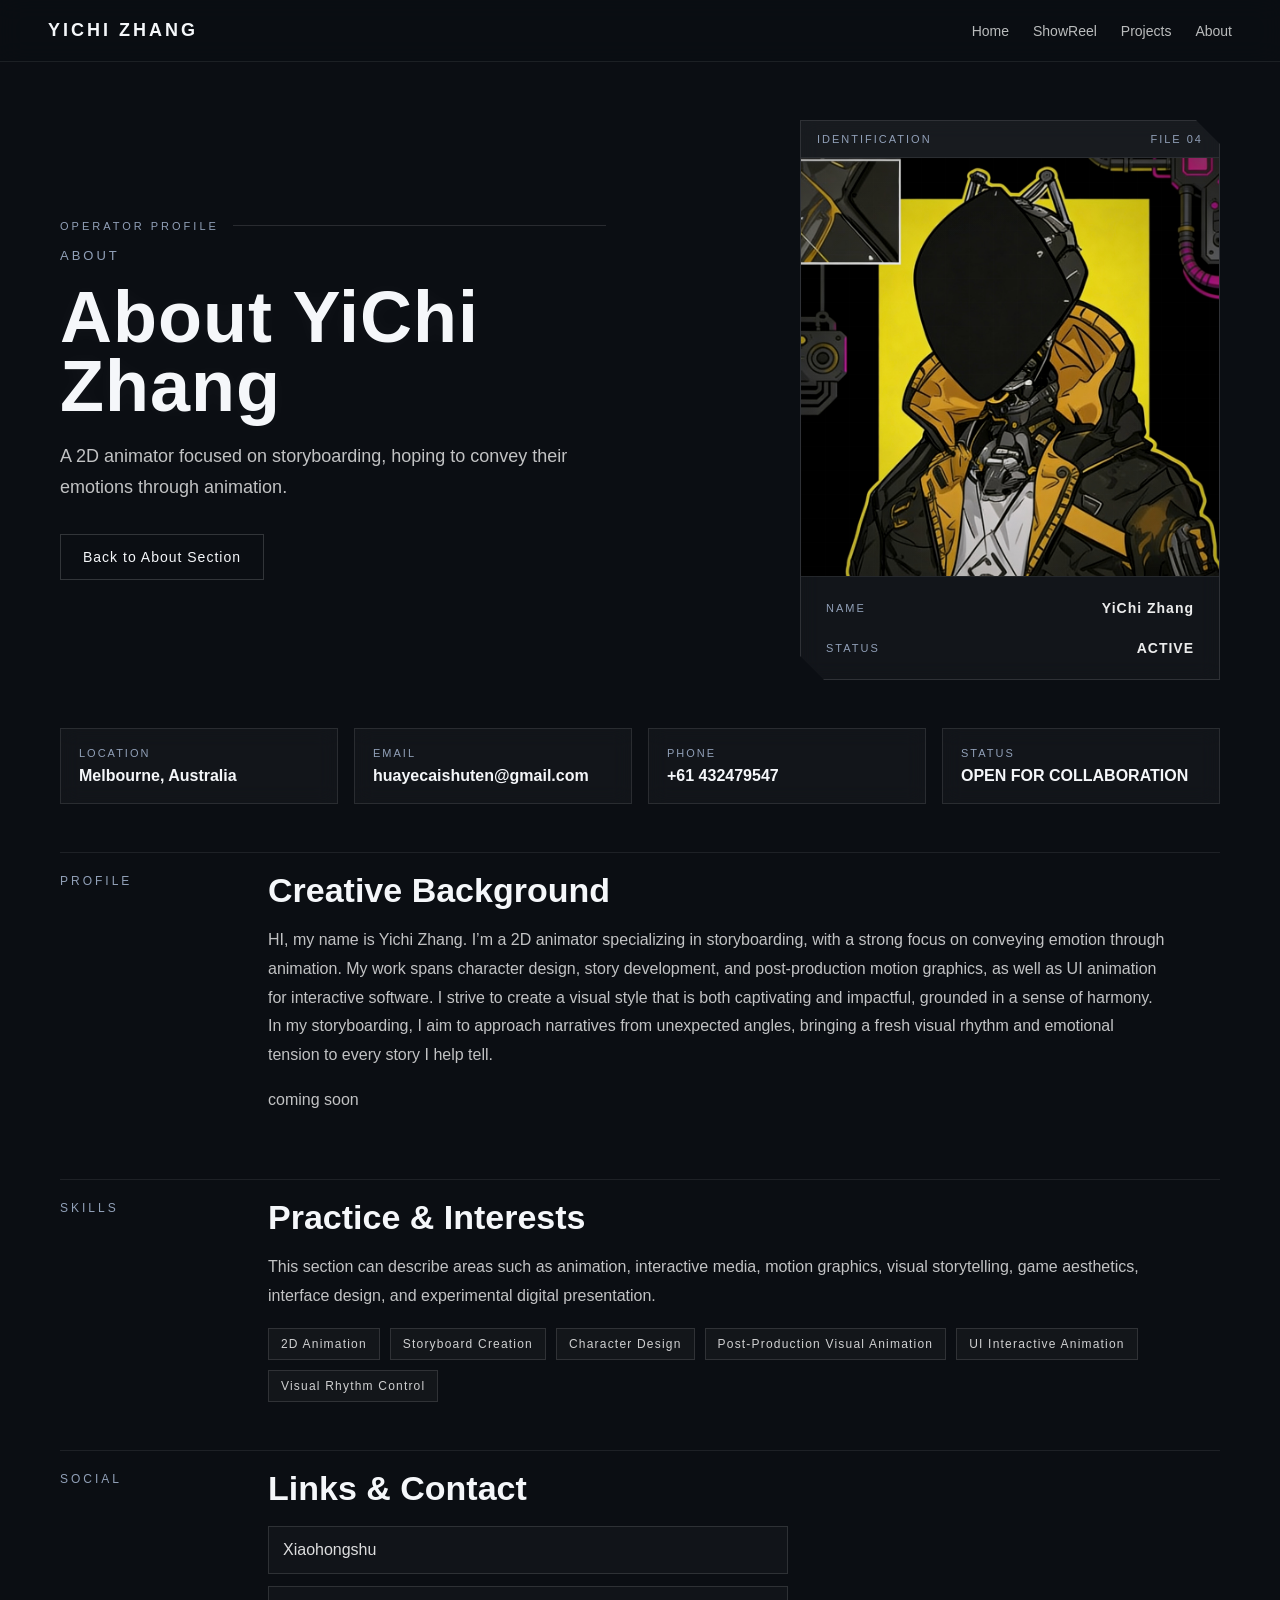
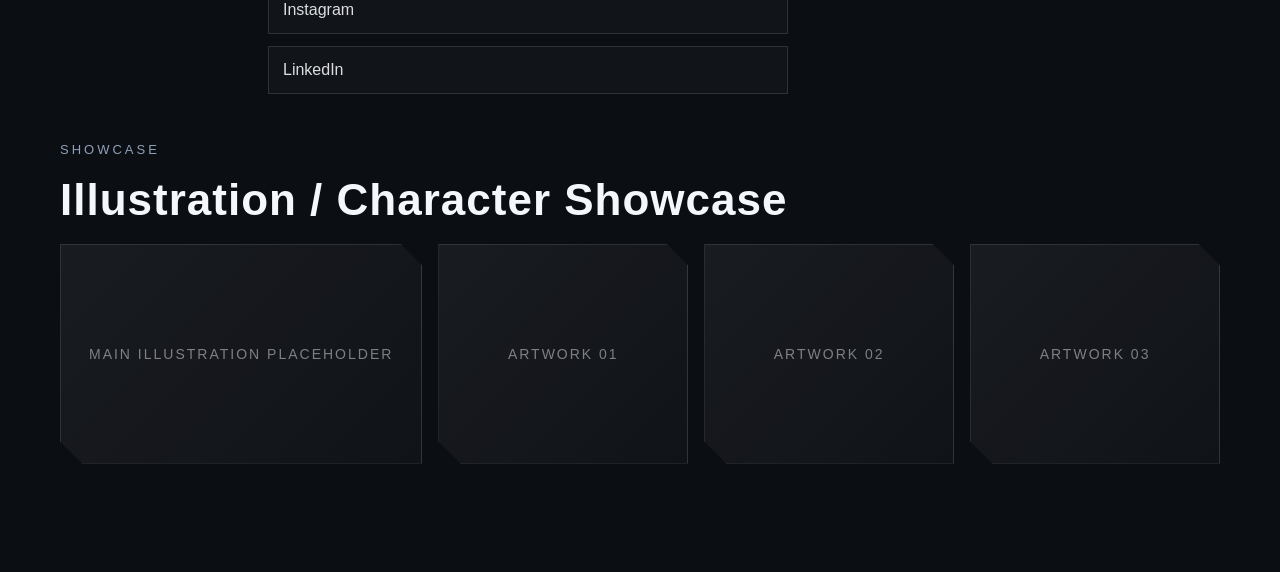
==== commit 62f83a73: "some change abuot project picture" ====
--- a/about.html
+++ b/about.html
@@ -21,12 +21,16 @@
         <!-- Hero -->
         <section class="project-hero-section">
             <div class="project-hero-grid">
-                <div class="project-hero-left">
+                <div class="project-hero-left operator-profile-left">
+                    <div class="operator-profile-topline">
+                        <span class="operator-profile-code">OPERATOR PROFILE</span>
+                        <span class="operator-profile-readline"></span>
+                    </div>
+
                     <p class="section-tag">ABOUT</p>
                     <h1 class="project-detail-title">About YiChi Zhang</h1>
                     <p class="project-detail-subtitle">
-                        A multidisciplinary creative practitioner working across animation,
-                        visual development, interactive media, and portfolio presentation design.
+                        A 2D animator focused on storyboarding, hoping to convey their emotions through animation.
                     </p>
 
                     <div class="hero-actions">
@@ -35,8 +39,27 @@
                 </div>
 
                 <div class="project-hero-right">
-                    <div class="placeholder-card project-hero-image">
-                        <span>PORTRAIT / MAIN VISUAL PLACEHOLDER</span>
+                    <div class="operator-id-card">
+                        <div class="operator-id-topbar">
+                            <span class="operator-id-tag">IDENTIFICATION</span>
+                            <span class="operator-id-code">FILE 04</span>
+                        </div>
+
+                        <div class="operator-id-photo-frame">
+                            <img class="operator-id-photo" src="images/headshot.jpg" alt="YiChi Zhang portrait">
+                        </div>
+
+                        <div class="operator-id-footer">
+                            <div class="operator-id-line">
+                                <span class="operator-id-label">NAME</span>
+                                <strong>YiChi Zhang</strong>
+                            </div>
+
+                            <div class="operator-id-line">
+                                <span class="operator-id-label">STATUS</span>
+                                <strong>ACTIVE</strong>
+                            </div>
+                        </div>
                     </div>
                 </div>
             </div>
--- a/css/style.css
+++ b/css/style.css
@@ -2117,4 +2117,1025 @@
         right: 12px;
         bottom: 14px;
     }
+}
+
+/* =========================
+   Reflection + Film Strip
+   ========================= */
+
+.filmstrip-section {
+    margin-top: 8px;
+}
+
+.filmstrip-header {
+    display: flex;
+    justify-content: space-between;
+    align-items: flex-end;
+    gap: 20px;
+    flex-wrap: wrap;
+}
+
+.filmstrip-toggle-btn {
+    min-width: 190px;
+}
+
+.filmstrip-wrapper {
+    max-height: 0;
+    overflow: hidden;
+    transition: max-height 0.8s ease, opacity 0.6s ease;
+    opacity: 0;
+}
+
+    .filmstrip-wrapper.is-open {
+        max-height: 2200px;
+        opacity: 1;
+    }
+
+.filmstrip-inner {
+    display: flex;
+    flex-direction: column;
+    gap: 18px;
+    padding-top: 18px;
+}
+
+/* 单张胶卷帧 */
+.film-frame {
+    position: relative;
+    display: grid;
+    grid-template-columns: 1.1fr 0.9fr;
+    gap: 18px;
+    padding: 18px;
+    background: rgba(255,255,255,0.025);
+    border: 1px solid rgba(255,255,255,0.1);
+    overflow: hidden;
+}
+
+    /* 胶卷左右齿孔感 */
+    .film-frame::before,
+    .film-frame::after {
+        content: "";
+        position: absolute;
+        top: 0;
+        width: 16px;
+        height: 100%;
+        background: radial-gradient(circle, rgba(11,14,19,1) 5px, transparent 5.5px) center 12px / 16px 34px repeat-y;
+        opacity: 0.95;
+        z-index: 2;
+    }
+
+    .film-frame::before {
+        left: 0;
+    }
+
+    .film-frame::after {
+        right: 0;
+    }
+
+.film-image {
+    min-height: 240px;
+    position: relative;
+    z-index: 1;
+    margin-left: 14px;
+    margin-right: 14px;
+    clip-path: polygon( 0 0, calc(100% - 20px) 0, 100% 20px, 100% 100%, 20px 100%, 0 calc(100% - 20px) );
+}
+
+.film-caption {
+    display: flex;
+    flex-direction: column;
+    justify-content: center;
+    gap: 12px;
+    padding-right: 14px;
+    position: relative;
+    z-index: 1;
+}
+
+.film-caption-index {
+    font-size: 12px;
+    letter-spacing: 3px;
+    color: #91a0b8;
+}
+
+.film-caption p {
+    color: rgba(255,255,255,0.76);
+    line-height: 1.8;
+    font-size: 15px;
+}
+
+/* 展开时每帧轻微出现 */
+.filmstrip-wrapper.is-open .film-frame {
+    animation: filmFrameFade 0.6s ease both;
+}
+
+    .filmstrip-wrapper.is-open .film-frame:nth-child(2) {
+        animation-delay: 0.06s;
+    }
+
+    .filmstrip-wrapper.is-open .film-frame:nth-child(3) {
+        animation-delay: 0.12s;
+    }
+
+    .filmstrip-wrapper.is-open .film-frame:nth-child(4) {
+        animation-delay: 0.18s;
+    }
+
+    .filmstrip-wrapper.is-open .film-frame:nth-child(5) {
+        animation-delay: 0.24s;
+    }
+
+@keyframes filmFrameFade {
+    from {
+        opacity: 0;
+        transform: translateY(10px);
+    }
+
+    to {
+        opacity: 1;
+        transform: translateY(0);
+    }
+}
+
+@media (max-width: 900px) {
+    .film-frame {
+        grid-template-columns: 1fr;
+    }
+
+    .film-image {
+        min-height: 180px;
+    }
+}
+
+/* =========================
+   Tech UI Film Strip
+   ========================= */
+
+.tech-filmstrip-header {
+    display: flex;
+    justify-content: space-between;
+    align-items: flex-end;
+    gap: 20px;
+    flex-wrap: wrap;
+}
+
+.filmstrip-status-ui {
+    display: flex;
+    align-items: center;
+    gap: 12px;
+    min-width: 180px;
+}
+
+.filmstrip-status-label {
+    font-size: 11px;
+    letter-spacing: 2px;
+    color: #91a0b8;
+    white-space: nowrap;
+}
+
+.filmstrip-status-line {
+    position: relative;
+    flex: 1;
+    height: 1px;
+    background: rgba(255,255,255,0.14);
+    overflow: hidden;
+}
+
+    .filmstrip-status-line::after {
+        content: "";
+        position: absolute;
+        left: -30%;
+        top: 0;
+        width: 30%;
+        height: 100%;
+        background: linear-gradient( 90deg, rgba(255,255,255,0) 0%, rgba(255,255,255,0.85) 50%, rgba(255,255,255,0) 100% );
+        animation: techScanLine 2.4s linear infinite;
+    }
+
+@keyframes techScanLine {
+    0% {
+        left: -30%;
+    }
+
+    100% {
+        left: 100%;
+    }
+}
+
+.tech-filmstrip-wrapper {
+    position: relative;
+    overflow: hidden;
+    padding-top: 18px;
+}
+
+    .tech-filmstrip-wrapper::before {
+        content: "";
+        position: absolute;
+        inset: 0;
+        background: linear-gradient(rgba(255,255,255,0.018) 1px, transparent 1px);
+        background-size: 100% 14px;
+        opacity: 0.25;
+        pointer-events: none;
+        z-index: 0;
+    }
+
+.tech-filmstrip-inner {
+    display: flex;
+    flex-direction: column;
+    gap: 16px;
+    position: relative;
+    z-index: 1;
+}
+
+.tech-film-frame {
+    position: relative;
+    display: grid;
+    grid-template-columns: 1.08fr 0.92fr;
+    gap: 18px;
+    padding: 18px;
+    background: rgba(255,255,255,0.02);
+    border: 1px solid rgba(255,255,255,0.08);
+    overflow: hidden;
+    transition: transform 0.35s ease, border-color 0.35s ease, background 0.35s ease, box-shadow 0.35s ease;
+}
+
+    /* 胶卷两侧齿孔 */
+    .tech-film-frame::before,
+    .tech-film-frame::after {
+        content: "";
+        position: absolute;
+        top: 0;
+        width: 16px;
+        height: 100%;
+        background: radial-gradient(circle, rgba(11,14,19,1) 5px, transparent 5.5px) center 12px / 16px 34px repeat-y;
+        opacity: 0.9;
+        z-index: 2;
+    }
+
+    .tech-film-frame::before {
+        left: 0;
+    }
+
+    .tech-film-frame::after {
+        right: 0;
+    }
+
+    /* 默认更克制 */
+    .tech-film-frame .film-image {
+        min-height: 220px;
+        margin-left: 14px;
+        margin-right: 14px;
+        opacity: 0.72;
+        filter: brightness(0.82) contrast(0.95);
+        transform: scale(0.985);
+        transition: opacity 0.35s ease, filter 0.35s ease, transform 0.35s ease, border-color 0.35s ease;
+    }
+
+    .tech-film-frame .film-caption {
+        display: flex;
+        flex-direction: column;
+        justify-content: center;
+        gap: 12px;
+        padding-right: 14px;
+        opacity: 0.72;
+        transform: translateX(8px);
+        transition: opacity 0.35s ease, transform 0.35s ease;
+    }
+
+    .tech-film-frame .film-caption-index {
+        font-size: 12px;
+        letter-spacing: 3px;
+        color: #91a0b8;
+    }
+
+    .tech-film-frame .film-caption p {
+        color: rgba(255,255,255,0.72);
+        line-height: 1.8;
+        font-size: 15px;
+    }
+
+/* hover 激活 */
+.tech-filmstrip-wrapper:hover .tech-film-frame {
+    border-color: rgba(255,255,255,0.14);
+}
+
+.tech-film-frame:hover {
+    transform: translateY(-4px);
+    border-color: rgba(255,255,255,0.24);
+    background: rgba(255,255,255,0.04);
+    box-shadow: 0 18px 36px rgba(0,0,0,0.22);
+}
+
+    .tech-film-frame:hover .film-image {
+        opacity: 1;
+        filter: brightness(1) contrast(1);
+        transform: scale(1);
+    }
+
+    .tech-film-frame:hover .film-caption {
+        opacity: 1;
+        transform: translateX(0);
+    }
+
+/* 每帧左边加一条细扫描线 */
+.tech-film-frame::marker {
+    display: none;
+}
+
+.tech-film-frame .film-image::after {
+    content: "";
+    position: absolute;
+    left: -20%;
+    top: 0;
+    width: 18%;
+    height: 100%;
+    background: linear-gradient( 90deg, rgba(255,255,255,0) 0%, rgba(255,255,255,0.16) 50%, rgba(255,255,255,0) 100% );
+    animation: imageSweep 3.2s linear infinite;
+    pointer-events: none;
+}
+
+@keyframes imageSweep {
+    0% {
+        left: -22%;
+    }
+
+    100% {
+        left: 110%;
+    }
+}
+
+@media (max-width: 900px) {
+    .tech-film-frame {
+        grid-template-columns: 1fr;
+    }
+
+        .tech-film-frame .film-image {
+            min-height: 180px;
+        }
+}
+
+/* =========================
+   Project Media Archive
+   ========================= */
+
+.media-archive-section {
+    display: flex;
+    flex-direction: column;
+    gap: 20px;
+}
+
+.media-archive-header {
+    display: flex;
+    justify-content: space-between;
+    align-items: flex-end;
+    gap: 20px;
+    flex-wrap: wrap;
+}
+
+.media-viewer-main {
+    display: grid;
+    grid-template-columns: 1.2fr 0.8fr;
+    gap: 18px;
+    align-items: stretch;
+}
+
+.media-viewer-display,
+.media-viewer-caption {
+    background: rgba(255,255,255,0.03);
+    border: 1px solid rgba(255,255,255,0.1);
+    backdrop-filter: blur(10px);
+}
+
+.media-viewer-hero {
+    min-height: 420px;
+    clip-path: polygon( 0 0, calc(100% - 26px) 0, 100% 26px, 100% 100%, 26px 100%, 0 calc(100% - 26px) );
+}
+
+.media-viewer-caption {
+    padding: 22px 20px;
+    display: flex;
+    flex-direction: column;
+    justify-content: center;
+    gap: 12px;
+}
+
+    .media-viewer-caption p {
+        color: rgba(255,255,255,0.76);
+        line-height: 1.8;
+        font-size: 15px;
+    }
+
+/* YouTube iframe 外壳 */
+.media-video-wrapper {
+    position: relative;
+    width: 100%;
+    min-height: 420px;
+    overflow: hidden;
+    clip-path: polygon( 0 0, calc(100% - 26px) 0, 100% 26px, 100% 100%, 26px 100%, 0 calc(100% - 26px) );
+    background: #000;
+}
+
+    .media-video-wrapper iframe {
+        width: 100%;
+        height: 420px;
+        display: block;
+    }
+
+/* 缩略档案条 */
+.media-thumbnail-strip {
+    display: grid;
+    grid-template-columns: repeat(5, 1fr);
+    gap: 12px;
+}
+
+.media-thumb {
+    position: relative;
+    display: flex;
+    flex-direction: column;
+    align-items: flex-start;
+    justify-content: space-between;
+    min-height: 92px;
+    padding: 14px;
+    background: rgba(255,255,255,0.025);
+    border: 1px solid rgba(255,255,255,0.1);
+    color: rgba(255,255,255,0.7);
+    transition: transform 0.28s ease, border-color 0.28s ease, background 0.28s ease, color 0.28s ease, box-shadow 0.28s ease;
+    cursor: pointer;
+    text-align: left;
+}
+
+    .media-thumb::after {
+        content: "";
+        position: absolute;
+        left: 0;
+        bottom: 0;
+        width: 0%;
+        height: 2px;
+        background: rgba(255,255,255,0.9);
+        transition: width 0.28s ease;
+    }
+
+    .media-thumb:hover,
+    .media-thumb.is-active {
+        transform: translateY(-3px);
+        border-color: rgba(255,255,255,0.24);
+        background: rgba(255,255,255,0.05);
+        color: #ffffff;
+        box-shadow: 0 14px 28px rgba(0,0,0,0.18);
+    }
+
+        .media-thumb:hover::after,
+        .media-thumb.is-active::after {
+            width: 100%;
+        }
+
+.media-thumb-index {
+    font-size: 11px;
+    letter-spacing: 2px;
+    color: #91a0b8;
+}
+
+.media-thumb-title {
+    font-size: 14px;
+    letter-spacing: 1px;
+}
+
+/* 响应式 */
+@media (max-width: 1000px) {
+    .media-viewer-main {
+        grid-template-columns: 1fr;
+    }
+
+    .media-thumbnail-strip {
+        grid-template-columns: 1fr 1fr;
+    }
+}
+
+@media (max-width: 700px) {
+    .media-thumbnail-strip {
+        grid-template-columns: 1fr;
+    }
+
+    .media-viewer-hero,
+    .media-video-wrapper,
+    .media-video-wrapper iframe {
+        min-height: 260px;
+        height: 260px;
+    }
+}
+
+/* =========================
+   Project Video Module
+   ========================= */
+
+.project-video-section {
+    display: flex;
+    flex-direction: column;
+    gap: 18px;
+}
+
+.project-video-wrapper {
+    background: rgba(255,255,255,0.03);
+    border: 1px solid rgba(255,255,255,0.1);
+    padding: 16px;
+}
+
+.project-video-placeholder {
+    min-height: 420px;
+    clip-path: polygon( 0 0, calc(100% - 26px) 0, 100% 26px, 100% 100%, 26px 100%, 0 calc(100% - 26px) );
+}
+
+.project-youtube-embed {
+    position: relative;
+    width: 100%;
+    min-height: 420px;
+    overflow: hidden;
+    background: #000;
+    clip-path: polygon( 0 0, calc(100% - 26px) 0, 100% 26px, 100% 100%, 26px 100%, 0 calc(100% - 26px) );
+}
+
+    .project-youtube-embed iframe {
+        width: 100%;
+        height: 420px;
+        display: block;
+    }
+
+/* =========================
+   Image Archive Module
+   ========================= */
+
+.image-archive-section {
+    display: flex;
+    flex-direction: column;
+    gap: 20px;
+}
+
+@media (max-width: 768px) {
+    .project-video-placeholder,
+    .project-youtube-embed,
+    .project-youtube-embed iframe {
+        min-height: 240px;
+        height: 240px;
+    }
+}
+
+/* =========================
+   Real Hero Image
+   ========================= */
+
+.project-hero-image-frame {
+    width: 100%;
+    height: 460px;
+    overflow: hidden;
+    background: rgba(255,255,255,0.03);
+    border: 1px solid rgba(255,255,255,0.1);
+    clip-path: polygon( 0 0, calc(100% - 28px) 0, 100% 28px, 100% 100%, 28px 100%, 0 calc(100% - 28px) );
+}
+
+.project-hero-image-real {
+    width: 100%;
+    height: 100%;
+    object-fit: cover;
+    display: block;
+}
+
+/* 小屏适配 */
+@media (max-width: 1100px) {
+    .project-hero-image-frame {
+        height: 360px;
+    }
+}
+
+@media (max-width: 768px) {
+    .project-hero-image-frame {
+        height: 260px;
+    }
+}
+/* =========================
+   Hero Image FX
+   ========================= */
+
+.fx-hero-image-frame {
+    position: relative;
+    overflow: hidden;
+    isolation: isolate;
+    transition: transform 0.4s ease, box-shadow 0.4s ease, border-color 0.4s ease;
+}
+
+    .fx-hero-image-frame:hover {
+        transform: translateY(-4px);
+        box-shadow: 0 24px 48px rgba(0,0,0,0.28);
+        border-color: rgba(255,255,255,0.18);
+    }
+
+.project-hero-image-real {
+    width: 100%;
+    height: 100%;
+    object-fit: cover;
+    display: block;
+    transform: scale(1.02);
+    transition: transform 0.5s ease, filter 0.5s ease;
+    filter: brightness(0.9) contrast(1.03) saturate(0.95);
+}
+
+.fx-hero-image-frame:hover .project-hero-image-real {
+    transform: scale(1.06);
+    filter: brightness(0.97) contrast(1.05) saturate(1);
+}
+
+/* 细网格 */
+.hero-image-overlay-grid {
+    position: absolute;
+    inset: 0;
+    background-image: linear-gradient(rgba(255,255,255,0.035) 1px, transparent 1px), linear-gradient(90deg, rgba(255,255,255,0.035) 1px, transparent 1px);
+    background-size: 28px 28px;
+    opacity: 0.18;
+    pointer-events: none;
+    z-index: 2;
+}
+
+/* 暗角 */
+.hero-image-overlay-vignette {
+    position: absolute;
+    inset: 0;
+    background: radial-gradient(circle at center, rgba(0,0,0,0) 40%, rgba(0,0,0,0.28) 100%);
+    pointer-events: none;
+    z-index: 3;
+}
+
+/* 扫描光条 */
+.hero-image-overlay-scan {
+    position: absolute;
+    top: 0;
+    left: -28%;
+    width: 28%;
+    height: 100%;
+    background: linear-gradient( 90deg, rgba(255,255,255,0) 0%, rgba(255,255,255,0.14) 50%, rgba(255,255,255,0) 100% );
+    mix-blend-mode: screen;
+    pointer-events: none;
+    z-index: 4;
+    animation: heroImageScan 4.2s linear infinite;
+}
+
+@keyframes heroImageScan {
+    0% {
+        left: -30%;
+    }
+
+    100% {
+        left: 110%;
+    }
+}
+
+/* =========================
+   Operator ID Card Portrait
+   ========================= */
+
+.operator-id-card {
+    width: min(420px, 100%);
+    margin-left: auto;
+    background: rgba(255,255,255,0.03);
+    border: 1px solid rgba(255,255,255,0.12);
+    backdrop-filter: blur(10px);
+    position: relative;
+    overflow: hidden;
+    clip-path: polygon( 0 0, calc(100% - 24px) 0, 100% 24px, 100% 100%, 24px 100%, 0 calc(100% - 24px) );
+    box-shadow: 0 20px 40px rgba(0,0,0,0.22);
+}
+
+.operator-id-topbar {
+    display: flex;
+    justify-content: space-between;
+    align-items: center;
+    padding: 12px 16px;
+    border-bottom: 1px solid rgba(255,255,255,0.08);
+    background: rgba(255,255,255,0.025);
+}
+
+.operator-id-tag,
+.operator-id-code {
+    font-size: 11px;
+    letter-spacing: 2px;
+    color: #91a0b8;
+}
+
+.operator-id-photo-frame {
+    position: relative;
+    width: 100%;
+    aspect-ratio: 1 / 1;
+    overflow: hidden;
+    background: rgba(255,255,255,0.02);
+}
+
+    /* 轻微资料扫描网格 */
+    .operator-id-photo-frame::before {
+        content: "";
+        position: absolute;
+        inset: 0;
+        background-image: linear-gradient(rgba(255,255,255,0.025) 1px, transparent 1px), linear-gradient(90deg, rgba(255,255,255,0.025) 1px, transparent 1px);
+        background-size: 24px 24px;
+        opacity: 0.24;
+        pointer-events: none;
+        z-index: 2;
+    }
+
+    /* 暗角 */
+    .operator-id-photo-frame::after {
+        content: "";
+        position: absolute;
+        inset: 0;
+        background: radial-gradient(circle at center, rgba(0,0,0,0) 42%, rgba(0,0,0,0.24) 100%);
+        pointer-events: none;
+        z-index: 3;
+    }
+
+.operator-id-photo {
+    width: 100%;
+    height: 100%;
+    object-fit: cover;
+    display: block;
+    filter: brightness(0.94) contrast(1.03) saturate(0.96);
+    transform: scale(1.01);
+    transition: transform 0.4s ease, filter 0.4s ease;
+}
+
+.operator-id-card:hover .operator-id-photo {
+    transform: scale(1.04);
+    filter: brightness(1) contrast(1.05) saturate(1);
+}
+
+.operator-id-footer {
+    display: flex;
+    flex-direction: column;
+    gap: 10px;
+    padding: 16px;
+    border-top: 1px solid rgba(255,255,255,0.08);
+}
+
+.operator-id-line {
+    display: flex;
+    justify-content: space-between;
+    align-items: center;
+    gap: 16px;
+}
+
+.operator-id-label {
+    font-size: 11px;
+    letter-spacing: 2px;
+    color: #91a0b8;
+}
+
+.operator-id-line strong {
+    font-size: 14px;
+    letter-spacing: 1px;
+    color: rgba(255,255,255,0.92);
+}
+
+/* 小屏幕适配 */
+@media (max-width: 1100px) {
+    .operator-id-card {
+        margin-left: 0;
+        width: min(360px, 100%);
+    }
+}
+
+@media (max-width: 768px) {
+    .operator-id-card {
+        width: min(280px, 100%);
+    }
+}
+
+/* =========================
+   About Operator FX
+   ========================= */
+
+/* 左侧档案标题区 */
+.operator-profile-left {
+    position: relative;
+}
+
+.operator-profile-topline {
+    display: flex;
+    align-items: center;
+    gap: 14px;
+    margin-bottom: 16px;
+}
+
+.operator-profile-code {
+    font-size: 11px;
+    letter-spacing: 3px;
+    color: #91a0b8;
+    white-space: nowrap;
+}
+
+.operator-profile-readline {
+    position: relative;
+    flex: 1;
+    height: 1px;
+    background: rgba(255,255,255,0.12);
+    overflow: hidden;
+}
+
+    .operator-profile-readline::after {
+        content: "";
+        position: absolute;
+        left: -24%;
+        top: 0;
+        width: 24%;
+        height: 100%;
+        background: linear-gradient( 90deg, rgba(255,255,255,0) 0%, rgba(255,255,255,0.85) 50%, rgba(255,255,255,0) 100% );
+        animation: operatorReadLineMove 2.8s linear infinite;
+    }
+
+@keyframes operatorReadLineMove {
+    0% {
+        left: -24%;
+    }
+
+    100% {
+        left: 100%;
+    }
+}
+
+/* 标题轻微发光感 */
+.operator-profile-left .project-detail-title {
+    position: relative;
+    text-shadow: 0 0 18px rgba(255,255,255,0.04);
+}
+
+/* 档案照卡整体呼吸 */
+.operator-id-card {
+    animation: operatorCardPulse 4.6s ease-in-out infinite;
+}
+
+@keyframes operatorCardPulse {
+    0% {
+        border-color: rgba(255,255,255,0.12);
+        box-shadow: 0 20px 40px rgba(0,0,0,0.22);
+    }
+
+    50% {
+        border-color: rgba(255,255,255,0.18);
+        box-shadow: 0 24px 46px rgba(0,0,0,0.28);
+    }
+
+    100% {
+        border-color: rgba(255,255,255,0.12);
+        box-shadow: 0 20px 40px rgba(0,0,0,0.22);
+    }
+}
+
+/* 档案照顶部栏更像资料页 */
+.operator-id-topbar {
+    position: relative;
+    overflow: hidden;
+}
+
+    .operator-id-topbar::after {
+        content: "";
+        position: absolute;
+        left: -30%;
+        top: 0;
+        width: 30%;
+        height: 100%;
+        background: linear-gradient( 90deg, rgba(255,255,255,0) 0%, rgba(255,255,255,0.08) 50%, rgba(255,255,255,0) 100% );
+        animation: operatorTopbarSweep 3.6s linear infinite;
+    }
+
+@keyframes operatorTopbarSweep {
+    0% {
+        left: -30%;
+    }
+
+    100% {
+        left: 110%;
+    }
+}
+
+/* 档案照图片扫描感增强 */
+.operator-id-photo-frame {
+    position: relative;
+}
+
+    .operator-id-photo-frame .operator-id-photo {
+        position: relative;
+        z-index: 1;
+    }
+
+    .operator-id-photo-frame::before {
+        content: "";
+        position: absolute;
+        inset: 0;
+        background-image: linear-gradient(rgba(255,255,255,0.025) 1px, transparent 1px), linear-gradient(90deg, rgba(255,255,255,0.025) 1px, transparent 1px);
+        background-size: 24px 24px;
+        opacity: 0.22;
+        pointer-events: none;
+        z-index: 2;
+    }
+
+    .operator-id-photo-frame::after {
+        content: "";
+        position: absolute;
+        inset: 0;
+        background: radial-gradient(circle at center, rgba(0,0,0,0) 42%, rgba(0,0,0,0.24) 100%);
+        pointer-events: none;
+        z-index: 3;
+    }
+
+/* 额外扫描条 */
+.operator-id-card::before {
+    content: "";
+    position: absolute;
+    left: -20%;
+    top: 42px;
+    width: 20%;
+    height: calc(100% - 42px - 58px);
+    background: linear-gradient( 90deg, rgba(255,255,255,0) 0%, rgba(255,255,255,0.08) 50%, rgba(255,255,255,0) 100% );
+    mix-blend-mode: screen;
+    pointer-events: none;
+    z-index: 4;
+    animation: operatorPhotoScan 4.2s linear infinite;
+}
+
+@keyframes operatorPhotoScan {
+    0% {
+        left: -22%;
+    }
+
+    100% {
+        left: 110%;
+    }
+}
+
+/* 底部资料字段 hover 激活 */
+.operator-id-line {
+    transition: background 0.28s ease, border-color 0.28s ease, transform 0.28s ease;
+    padding: 6px 8px;
+    border: 1px solid transparent;
+}
+
+    .operator-id-line:hover {
+        background: rgba(255,255,255,0.035);
+        border-color: rgba(255,255,255,0.12);
+        transform: translateX(3px);
+    }
+
+/* 如果 about 页面里还有标签块，也让它更像档案面板 */
+.about-tags span {
+    transition: transform 0.25s ease, border-color 0.25s ease, background 0.25s ease;
+}
+
+    .about-tags span:hover {
+        transform: translateY(-2px);
+        border-color: rgba(255,255,255,0.22);
+        background: rgba(255,255,255,0.06);
+    }
+
+/* 整体更克制一点，移动端减少动画压力 */
+@media (max-width: 768px) {
+    .operator-id-card,
+    .operator-profile-readline::after,
+    .operator-id-topbar::after,
+    .operator-id-card::before {
+        animation-duration: 5.4s;
+    }
+}
+
+.rotator-image-frame {
+    overflow: hidden;
+    position: relative;
+    background: rgba(255,255,255,0.03);
+}
+
+.rotator-image-real {
+    width: 100%;
+    height: 100%;
+    object-fit: cover;
+    display: block;
+    transition: transform 0.4s ease, filter 0.4s ease;
+    filter: brightness(0.92) contrast(1.03);
+}
+
+.rotator-card:hover .rotator-image-real {
+    transform: scale(1.05);
+    filter: brightness(1) contrast(1.05);
+}
+
+/* Projects real cover images */
+.rotator-image-frame {
+    overflow: hidden;
+    position: relative;
+    background: rgba(255,255,255,0.03);
+}
+
+.rotator-image-real {
+    width: 100%;
+    height: 100%;
+    object-fit: cover;
+    display: block;
+    transition: transform 0.4s ease, filter 0.4s ease;
+    filter: brightness(0.92) contrast(1.03);
+}
+
+.rotator-card:hover .rotator-image-real {
+    transform: scale(1.05);
+    filter: brightness(1) contrast(1.05);
 }
